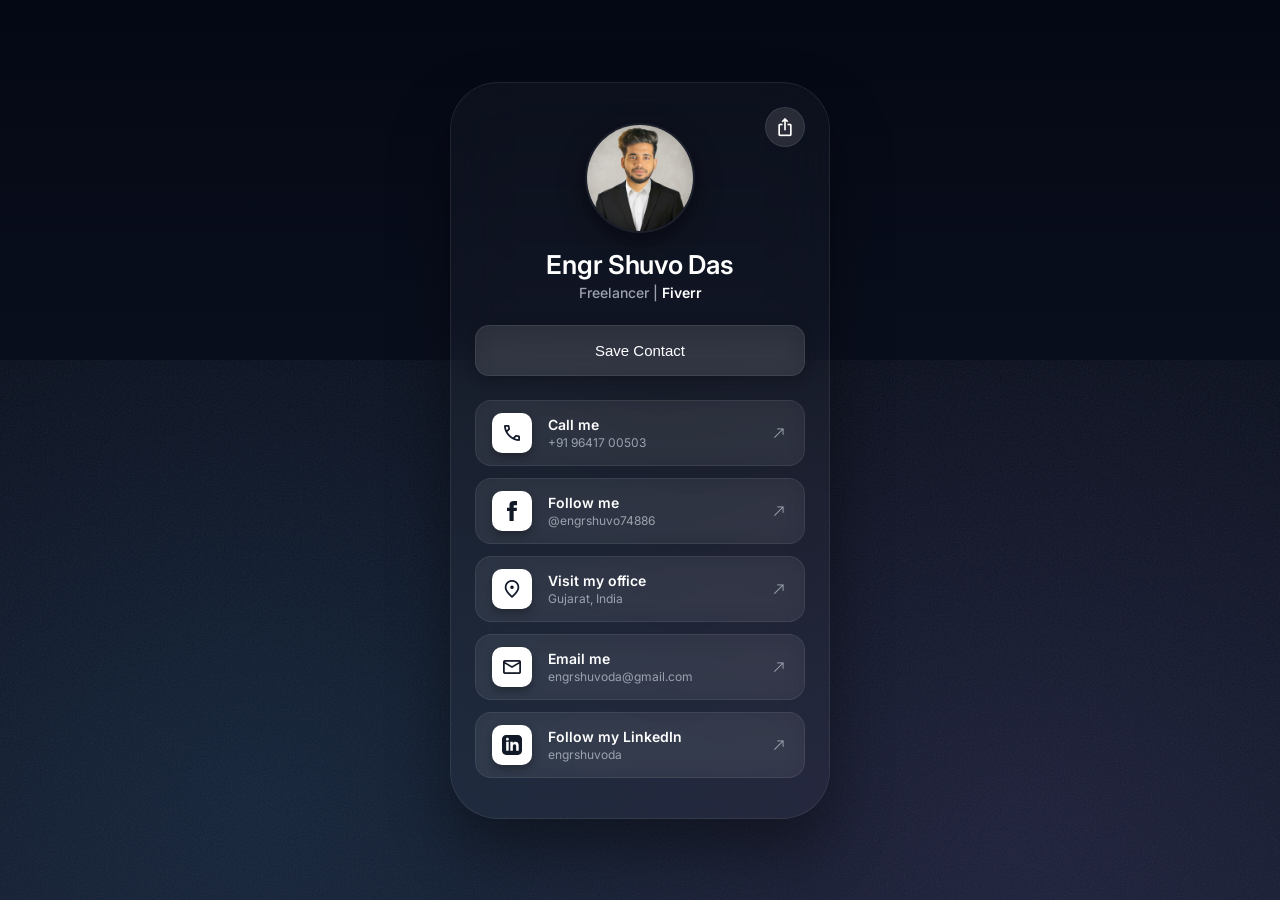
==== Dark Galaxy/index.html @ 1e894ea3 "num 3 theme done" ====
<!DOCTYPE html>
<html lang="en">
<head>
  <meta charset="UTF-8" />
  <meta name="viewport" content="width=device-width, initial-scale=1.0" />
  <meta name="description" content="Engr Shuvo Das – Freelancer at Fiverr. Connect via this digital business card: email, WhatsApp, location, and social links." />
  <title>Engr Shuvo Das | Dark Galaxy Theme</title>

  <!-- Preconnect for performance -->
  <link rel="preconnect" href="https://fonts.googleapis.com" />
  <link rel="preconnect" href="https://fonts.gstatic.com" crossorigin />

  <!-- Google Fonts: Inter -->
  <link href="https://fonts.googleapis.com/css2?family=Inter:wght@400;500;600;700&display=swap" rel="stylesheet" />

  <!-- Material Symbols Outlined -->
  <link href="https://fonts.googleapis.com/css2?family=Material+Symbols+Outlined:opsz,wght,FILL,GRAD@20..48,100..700,0..1,-50..200&display=swap" rel="stylesheet" />

  <!-- Main stylesheet -->
  <link rel="stylesheet" href="assets/css/style.css" />
</head>
<body>

  <!-- Dynamic star/nebula background effect -->
  <div class="galaxy-bg" aria-hidden="true"></div>

  <main class="card-wrapper" role="main">
    <article class="glass-card" aria-label="Engr Shuvo Das Digital Business Card">

      <!-- ── Floating Share Button (top-right corner) ─────── -->
      <button class="share-fab" id="btn-share" aria-label="Share this card" title="Share">
        <span class="material-symbols-outlined" aria-hidden="true">ios_share</span>
      </button>

      <!-- Profile Section -->
      <header class="profile-section">
        <div class="avatar-ring">
          <img src="assets/images/Shuvo Pro.png" alt="Engr Shuvo Das professional headshot" class="avatar-img" loading="eager" />
        </div>
        <div class="profile-info">
          <h1 class="profile-name">Engr Shuvo Das</h1>
          <p class="profile-title">Freelancer | <span class="highlight">Fiverr</span></p>
        </div>
      </header>

      <!-- Save Contact CTA -->
      <button class="save-contact-btn" id="btn-save-contact" aria-label="Save Engr Shuvo Das to contacts">
        Save Contact
      </button>

      <!-- Action Buttons -->
      <nav class="actions-list" aria-label="Contact actions">

        <a href="https://wa.me/919641700503" target="_blank" rel="noopener noreferrer" class="action-btn" id="btn-call" aria-label="WhatsApp Shuvo at +91 96417 00503">
          <span class="action-icon-wrap" aria-hidden="true">
            <span class="material-symbols-outlined icon-dark">call</span>
          </span>
          <span class="action-text">
            <span class="action-label">Call me</span>
            <span class="action-sub">+91 96417 00503</span>
          </span>
          <span class="action-arrow material-symbols-outlined" aria-hidden="true">north_east</span>
        </a>

        <a href="https://www.instagram.com/engrshuvo74886/" target="_blank" rel="noopener noreferrer" class="action-btn" id="btn-follow" aria-label="Follow Shuvo on Instagram">
          <span class="action-icon-wrap" aria-hidden="true">
            <!-- Using facebook logo as per the image, though linking to instagram -->
            <svg viewBox="0 0 24 24" width="20" height="20" fill="var(--icon-dark)"><path d="M9 8h-3v4h3v12h5v-12h3.642l.358-4h-4v-1.667c0-.955.192-1.333 1.115-1.333h2.885v-5h-3.808c-3.596 0-5.192 1.583-5.192 4.615v3.385z"/></svg>
          </span>
          <span class="action-text">
            <span class="action-label">Follow me</span>
            <span class="action-sub">@engrshuvo74886</span>
          </span>
          <span class="action-arrow material-symbols-outlined" aria-hidden="true">north_east</span>
        </a>

        <a href="https://maps.app.goo.gl/9TnqmrrwfwZEkH7EA" target="_blank" rel="noopener noreferrer" class="action-btn" id="btn-office" aria-label="View Shuvo's location on Google Maps">
          <span class="action-icon-wrap" aria-hidden="true">
            <span class="material-symbols-outlined icon-dark">location_on</span>
          </span>
          <span class="action-text">
            <span class="action-label">Visit my office</span>
            <span class="action-sub">Gujarat, India</span>
          </span>
          <span class="action-arrow material-symbols-outlined" aria-hidden="true">north_east</span>
        </a>

        <a href="mailto:engrshuvoda@gmail.com" class="action-btn" id="btn-email" aria-label="Send Shuvo an email">
          <span class="action-icon-wrap" aria-hidden="true">
            <span class="material-symbols-outlined icon-dark">mail</span>
          </span>
          <span class="action-text">
            <span class="action-label">Email me</span>
            <span class="action-sub">engrshuvoda@gmail.com</span>
          </span>
          <span class="action-arrow material-symbols-outlined" aria-hidden="true">north_east</span>
        </a>

        <a href="https://linkedin.com/in/engrshuvoda" target="_blank" rel="noopener noreferrer" class="action-btn" id="btn-linkedin" aria-label="Connect with Shuvo on LinkedIn">
          <span class="action-icon-wrap" aria-hidden="true">
            <svg viewBox="0 0 24 24" width="20" height="20" fill="var(--icon-dark)"><path d="M19 0h-14c-2.761 0-5 2.239-5 5v14c0 2.761 2.239 5 5 5h14c2.762 0 5-2.239 5-5v-14c0-2.761-2.238-5-5-5zm-11 19h-3v-11h3v11zm-1.5-12.268c-.966 0-1.75-.79-1.75-1.764s.784-1.764 1.75-1.764 1.75.79 1.75 1.764-.783 1.764-1.75 1.764zm13.5 12.268h-3v-5.604c0-3.368-4-3.113-4 0v5.604h-3v-11h3v1.765c1.396-2.586 7-2.777 7 2.476v6.759z"/></svg>
          </span>
          <span class="action-text">
            <span class="action-label">Follow my LinkedIn</span>
            <span class="action-sub">engrshuvoda</span>
          </span>
          <span class="action-arrow material-symbols-outlined" aria-hidden="true">north_east</span>
        </a>

      </nav>

    </article>
  </main>

  <!-- Toast Notification Container -->
  <div id="toast-container" class="toast-container" aria-live="polite"></div>

  <!-- Main script -->
  <script src="assets/js/script.js"></script>
</body>
</html>
---- Dark Galaxy/assets/css/style.css ----
/* ============================================================
   STYLE.CSS – Dark Galaxy Theme
   ============================================================ */

:root {
  --font-sans: 'Inter', system-ui, sans-serif;
  
  --bg-body-start: #040814;
  --bg-body-end: #12182b;
  
  --glass-card: rgba(255, 255, 255, 0.03);
  --glass-border: rgba(255, 255, 255, 0.08);
  --glass-btn: rgba(255, 255, 255, 0.1);
  --glass-btn-hover: rgba(255, 255, 255, 0.15);
  --glass-action: rgba(255, 255, 255, 0.06);
  --glass-action-hover: rgba(255, 255, 255, 0.1);
  
  --text-primary: #ffffff;
  --text-secondary: #9ca3af;
  --icon-dark: #111827;
  --arrow-color: #9ca3af;
  
  --radius-card: 48px;
  --radius-btn: 14px;
  --radius-action: 16px;
  --radius-icon: 10px;
}

*, *::before, *::after {
  box-sizing: border-box;
  margin: 0;
  padding: 0;
}

body {
  font-family: var(--font-sans);
  background: linear-gradient(180deg, var(--bg-body-start) 0%, var(--bg-body-end) 100%);
  color: var(--text-primary);
  min-height: 100vh;
  display: flex;
  justify-content: center;
  align-items: center;
  padding: 24px;
  position: relative;
  overflow-x: hidden;
}

/* Galaxy starry bottom texture */
.galaxy-bg {
  position: fixed;
  bottom: 0;
  left: 0;
  right: 0;
  height: 60vh;
  background: 
    radial-gradient(circle at 20% 80%, rgba(56, 189, 248, 0.08) 0%, transparent 50%),
    radial-gradient(circle at 80% 90%, rgba(167, 139, 250, 0.08) 0%, transparent 50%),
    url("data:image/svg+xml,%3Csvg viewBox='0 0 400 400' xmlns='http://www.w3.org/2000/svg'%3E%3Cfilter id='noise'%3E%3CfeTurbulence type='fractalNoise' baseFrequency='0.8' numOctaves='3' stitchTiles='stitch'/%3E%3C/filter%3E%3Crect width='100%25' height='100%25' filter='url(%23noise)' opacity='0.08'/%3E%3C/svg%3E");
  pointer-events: none;
  z-index: 0;
}

a {
  text-decoration: none;
  color: inherit;
}

/* ──────────────────────────────────────────────────────────
   CARD LAYOUT
   ────────────────────────────────────────────────────────── */
.card-wrapper {
  width: 100%;
  max-width: 380px;
  z-index: 10;
  position: relative;
}

.glass-card {
  background: var(--glass-card);
  backdrop-filter: blur(24px);
  -webkit-backdrop-filter: blur(24px);
  border-radius: var(--radius-card);
  padding: 40px 24px;
  border: 1px solid var(--glass-border);
  box-shadow: 0 30px 60px rgba(0, 0, 0, 0.4);
  position: relative;
}

/* ──────────────────────────────────────────────────────────
   SHARE BUTTON (FAB)
   ────────────────────────────────────────────────────────── */
.share-fab {
  position: absolute;
  top: 24px;
  right: 24px;
  width: 40px;
  height: 40px;
  border-radius: 50%;
  border: 1px solid var(--glass-border);
  background: var(--glass-btn);
  backdrop-filter: blur(12px);
  -webkit-backdrop-filter: blur(12px);
  display: flex;
  align-items: center;
  justify-content: center;
  color: var(--text-primary);
  cursor: pointer;
  transition: transform 0.2s ease, background 0.2s ease;
  z-index: 20;
}

.share-fab .material-symbols-outlined {
  font-size: 20px;
  font-variation-settings: 'FILL' 0, 'wght' 400, 'GRAD' 0, 'opsz' 24;
}

.share-fab:hover {
  background: var(--glass-btn-hover);
  transform: scale(1.05);
}

.share-fab:active {
  transform: scale(0.95);
}

/* ──────────────────────────────────────────────────────────
   PROFILE SECTION
   ────────────────────────────────────────────────────────── */
.profile-section {
  display: flex;
  flex-direction: column;
  align-items: center;
  margin-bottom: 24px;
  text-align: center;
}

.avatar-ring {
  width: 110px;
  height: 110px;
  border-radius: 50%;
  overflow: hidden;
  margin-bottom: 16px;
  /* Very subtle border */
  border: 2px solid rgba(255,255,255,0.05);
  box-shadow: 0 8px 24px rgba(0,0,0,0.5);
}

.avatar-img {
  width: 100%;
  height: 100%;
  object-fit: cover;
}

.profile-name {
  font-size: 26px;
  font-weight: 600;
  letter-spacing: -0.01em;
  margin-bottom: 4px;
}

.profile-title {
  font-size: 14px;
  color: var(--text-secondary);
  font-weight: 500;
}

.highlight {
  color: var(--text-primary);
  font-weight: 600;
}

/* ──────────────────────────────────────────────────────────
   SAVE CONTACT CTA
   ────────────────────────────────────────────────────────── */
.save-contact-btn {
  width: 100%;
  background: var(--glass-btn);
  backdrop-filter: blur(12px);
  -webkit-backdrop-filter: blur(12px);
  border: 1px solid var(--glass-border);
  color: var(--text-primary);
  border-radius: var(--radius-btn);
  padding: 16px;
  font-size: 15px;
  font-weight: 500;
  cursor: pointer;
  margin-bottom: 24px;
  transition: transform 0.1s ease, background 0.2s ease;
  box-shadow: 0 4px 12px rgba(0,0,0,0.2);
}

.save-contact-btn:hover {
  background: var(--glass-btn-hover);
}

.save-contact-btn:active {
  transform: scale(0.97);
}

/* ──────────────────────────────────────────────────────────
   ACTION BUTTONS
   ────────────────────────────────────────────────────────── */
.actions-list {
  display: flex;
  flex-direction: column;
  gap: 12px;
}

.action-btn {
  display: flex;
  align-items: center;
  background: var(--glass-action);
  backdrop-filter: blur(12px);
  -webkit-backdrop-filter: blur(12px);
  border: 1px solid var(--glass-border);
  padding: 12px 16px;
  border-radius: var(--radius-action);
  transition: transform 0.2s ease, background 0.2s ease;
}

.action-btn:hover {
  background: var(--glass-action-hover);
  transform: translateY(-1px);
}

.action-btn:active {
  transform: scale(0.98);
}

/* Icons */
.action-icon-wrap {
  width: 40px;
  height: 40px;
  border-radius: var(--radius-icon);
  display: flex;
  align-items: center;
  justify-content: center;
  margin-right: 16px;
  background: #ffffff;
  color: var(--icon-dark);
  flex-shrink: 0;
  box-shadow: 0 4px 8px rgba(0,0,0,0.3);
}

.action-icon-wrap .material-symbols-outlined {
  font-size: 22px;
}

/* Text */
.action-text {
  flex: 1;
  display: flex;
  flex-direction: column;
  gap: 2px;
}

.action-label {
  font-size: 14px;
  font-weight: 600;
  color: var(--text-primary);
}

.action-sub {
  font-size: 12px;
  color: var(--text-secondary);
  font-weight: 400;
}

/* Arrow */
.action-arrow {
  color: var(--arrow-color);
  font-size: 18px;
  font-weight: 300;
  font-variation-settings: 'wght' 300;
}

/* ──────────────────────────────────────────────────────────
   TOAST NOTIFICATION
   ────────────────────────────────────────────────────────── */
.toast-container {
  position: fixed;
  bottom: 24px;
  left: 50%;
  transform: translateX(-50%);
  z-index: 100;
  display: flex;
  flex-direction: column;
  gap: 8px;
  pointer-events: none;
}

.toast {
  background: var(--text-primary);
  color: var(--icon-dark);
  padding: 12px 20px;
  border-radius: 30px;
  font-size: 14px;
  font-weight: 500;
  box-shadow: 0 8px 24px rgba(0, 0, 0, 0.4);
  opacity: 0;
  transform: translateY(20px);
  animation: toastEnter 0.3s cubic-bezier(0.175, 0.885, 0.32, 1.275) forwards;
}

.toast.fade-out {
  animation: toastExit 0.3s ease-in forwards;
}

@keyframes toastEnter {
  to {
    opacity: 1;
    transform: translateY(0);
  }
}

@keyframes toastExit {
  to {
    opacity: 0;
    transform: translateY(20px);
  }
}
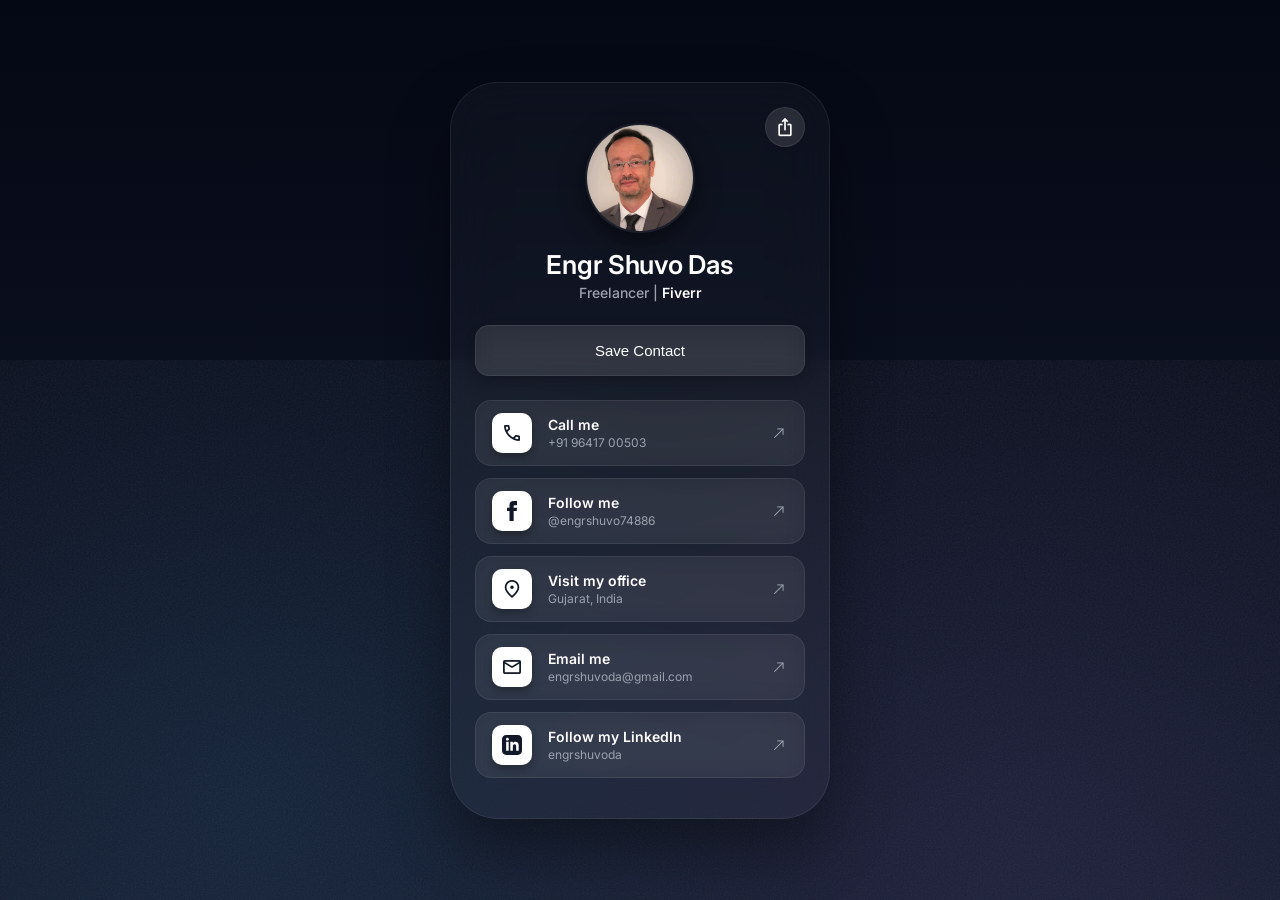
==== commit dea64fc7: "up" ====
--- a/Dark Galaxy/index.html
+++ b/Dark Galaxy/index.html
@@ -35,7 +35,7 @@
       <!-- Profile Section -->
       <header class="profile-section">
         <div class="avatar-ring">
-          <img src="assets/images/Shuvo Pro.png" alt="Engr Shuvo Das professional headshot" class="avatar-img" loading="eager" />
+          <img src="assets/images/client.jpg" alt="Engr Shuvo Das professional headshot" class="avatar-img" loading="eager" />
         </div>
         <div class="profile-info">
           <h1 class="profile-name">Engr Shuvo Das</h1>
